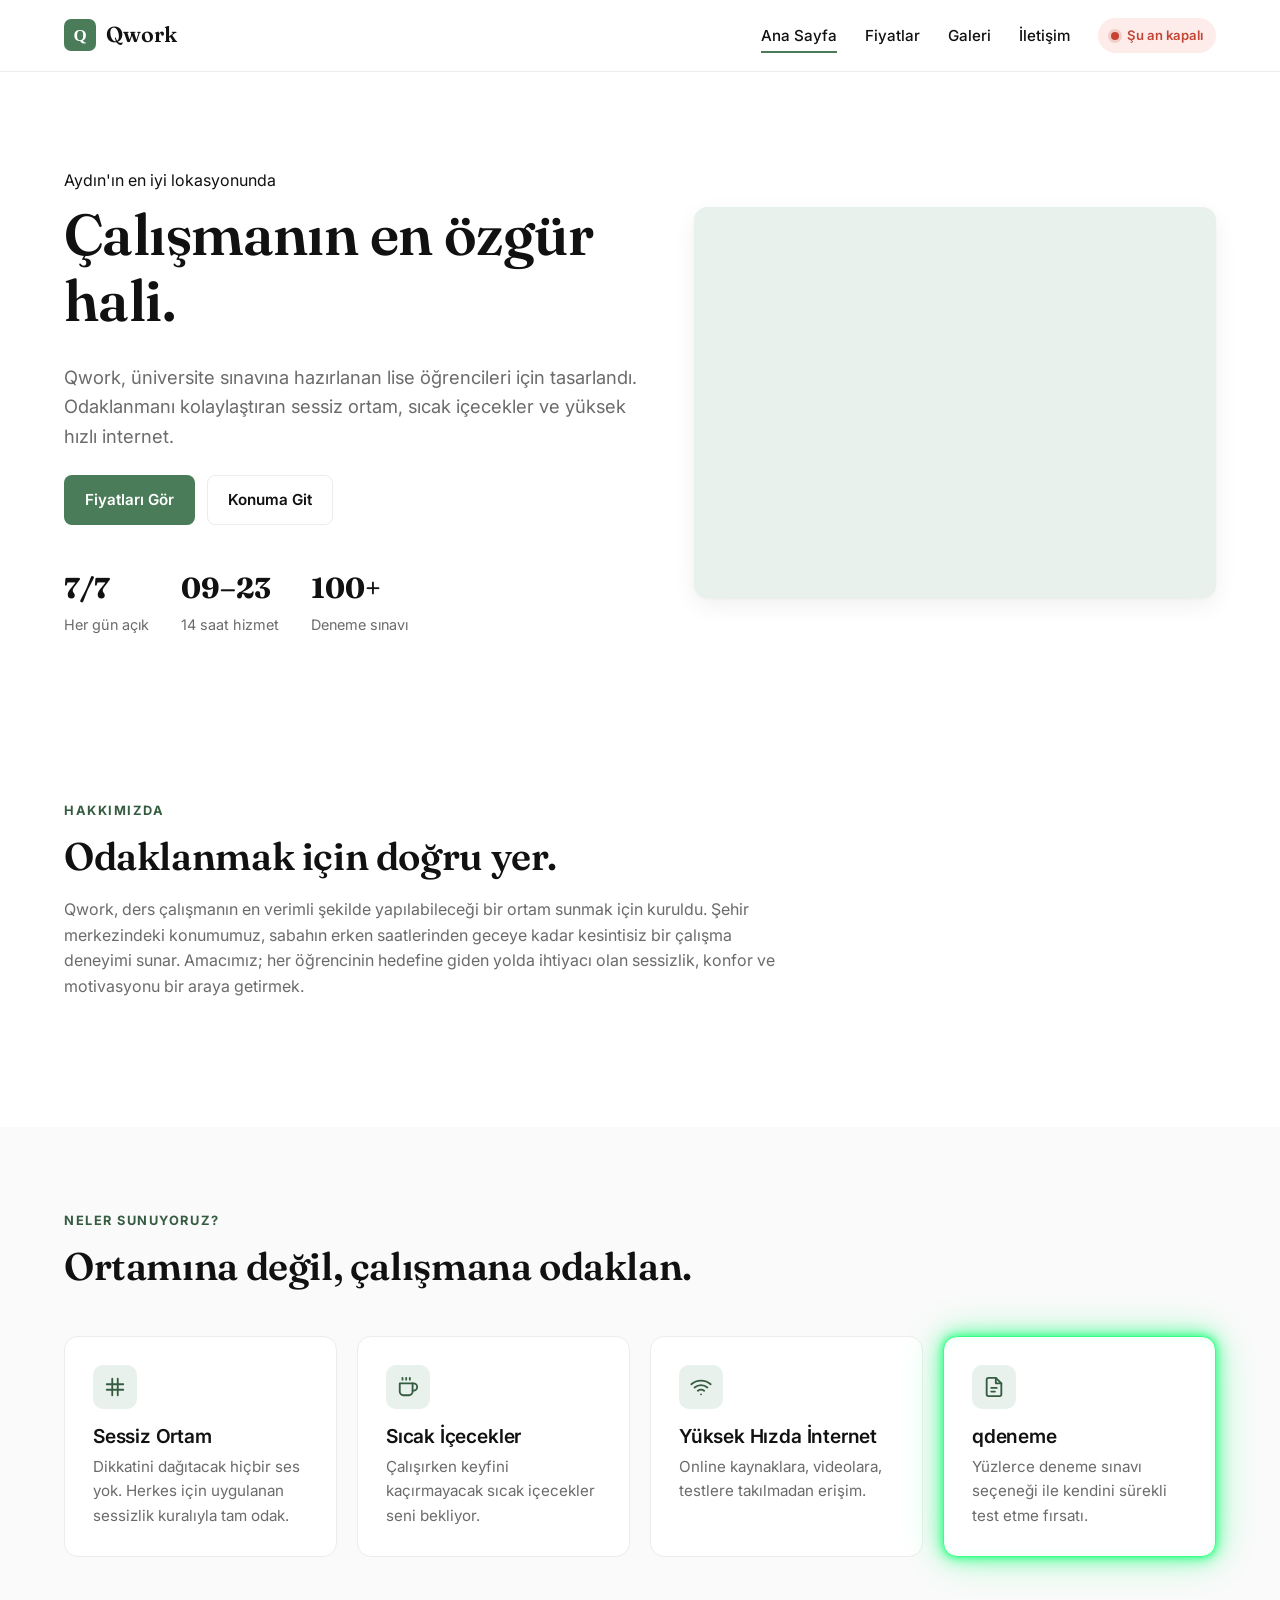
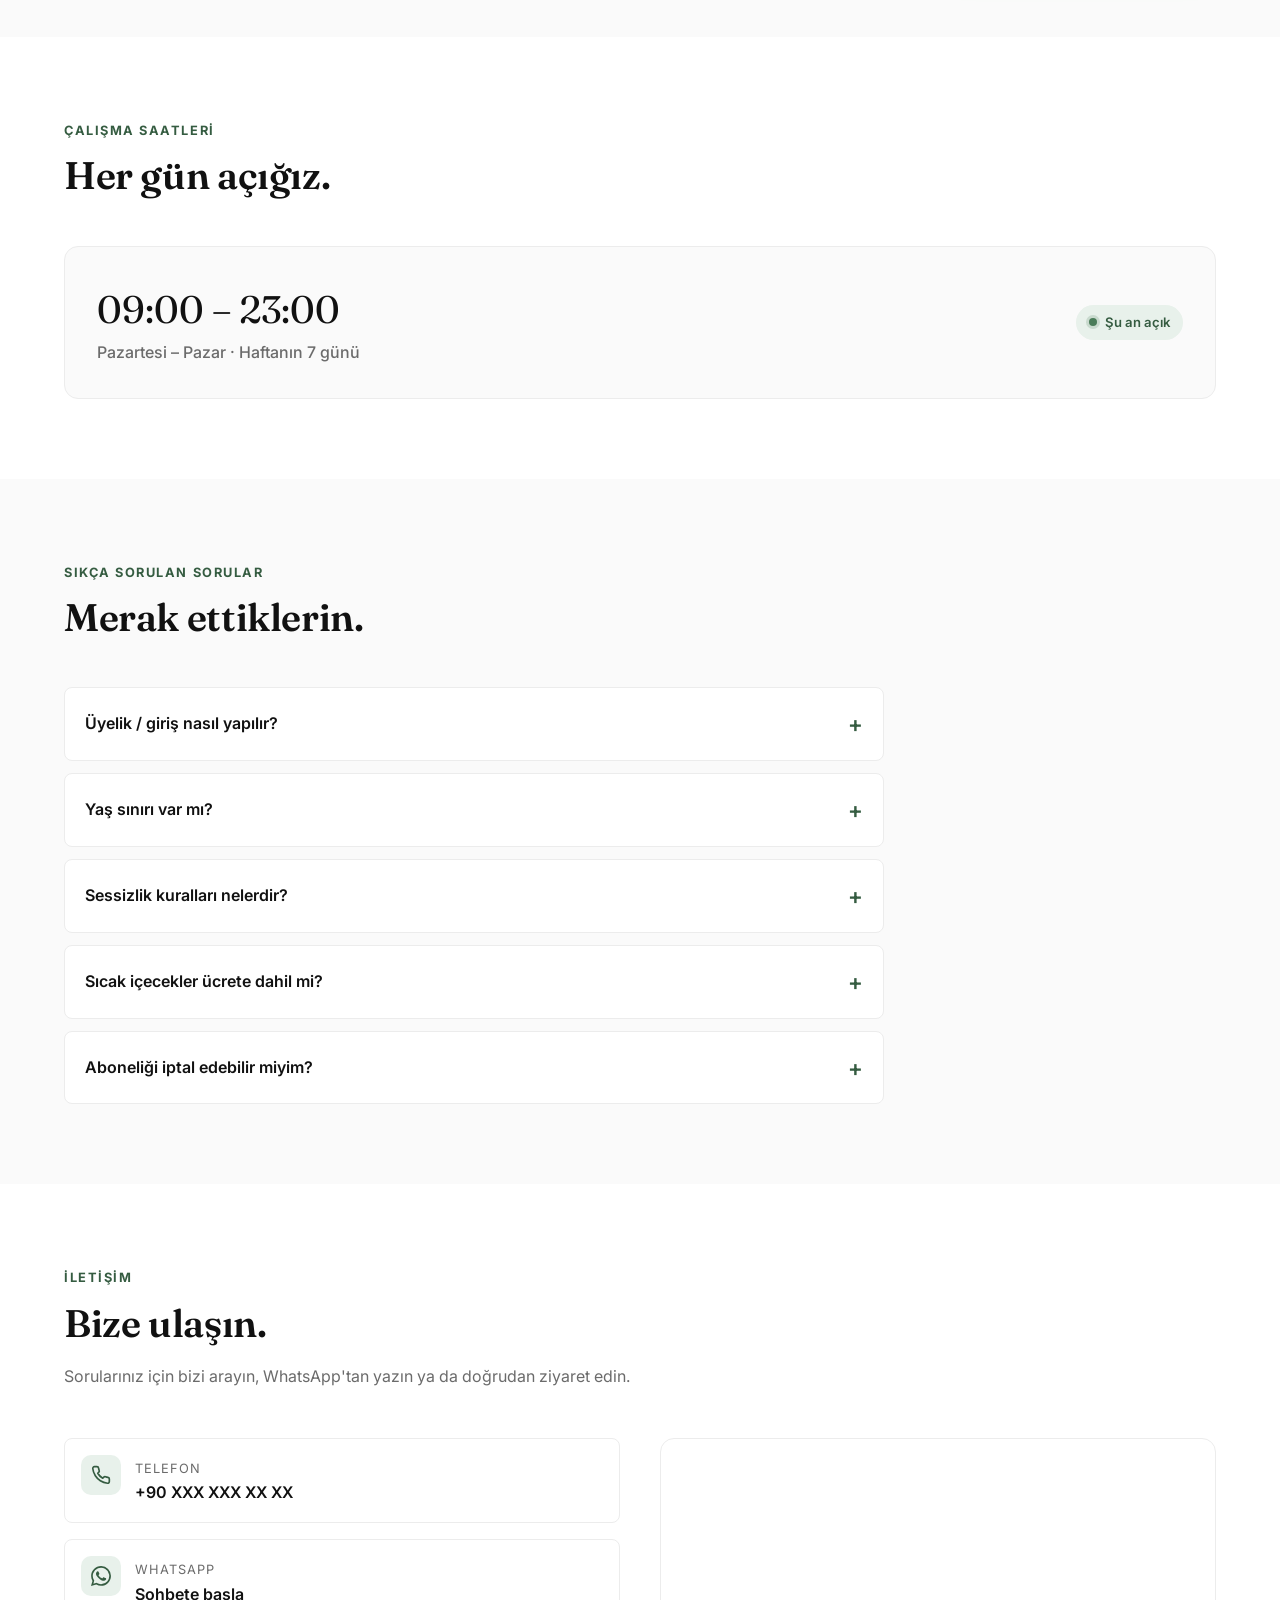
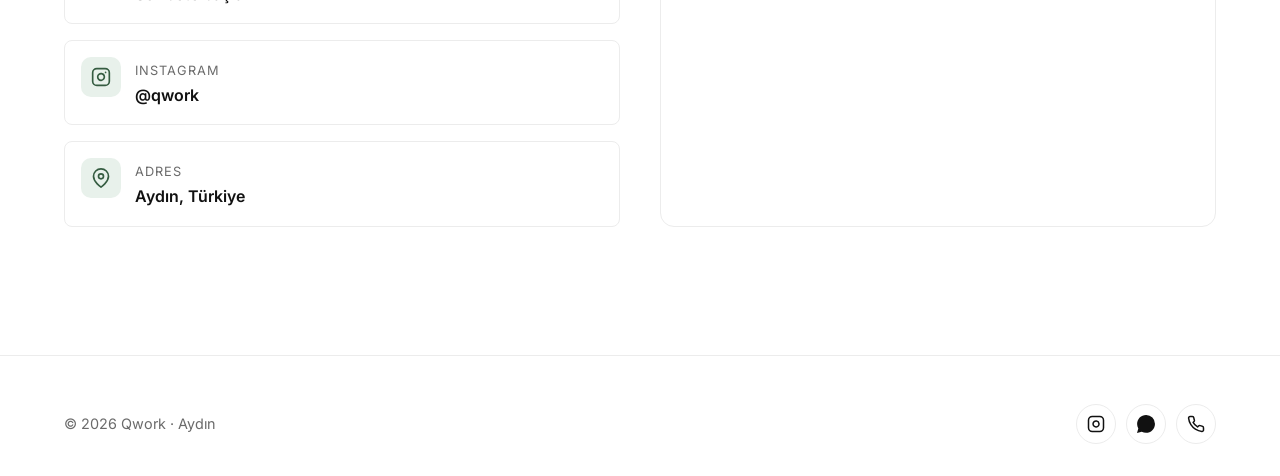
==== index.html @ ecf91735 "İlk sürüm: Qwork web sitesi" ====
<!doctype html>
<html lang="tr">
<head>
  <meta charset="utf-8" />
  <meta name="viewport" content="width=device-width,initial-scale=1" />
  <title>Qwork · Aydın'da Sessiz Ders Çalışma Kütüphanesi</title>
  <meta name="description" content="Qwork, Aydın'da üniversite sınavına hazırlanan lise öğrencilerine yönelik sessiz bir ders çalışma kütüphanesidir. Haftanın 7 günü 09:00–23:00 arası hizmet verir." />
  <meta name="theme-color" content="#4a7c59" />

  <meta property="og:type" content="website" />
  <meta property="og:title" content="Qwork · Aydın'da Sessiz Ders Çalışma Kütüphanesi" />
  <meta property="og:description" content="Sessiz ortam, sıcak içecekler, yüksek hızlı internet ve yüzlerce deneme sınavı." />
  <meta property="og:image" content="images/og-image.jpg" />
  <meta property="og:locale" content="tr_TR" />
  <meta name="twitter:card" content="summary_large_image" />

  <link rel="icon" type="image/svg+xml" href="images/logo.svg" />
  <link rel="preconnect" href="https://fonts.googleapis.com" />
  <link rel="preconnect" href="https://fonts.gstatic.com" crossorigin />
  <link href="https://fonts.googleapis.com/css2?family=Inter:wght@400;500;600;700&family=Fraunces:opsz,wght@9..144,500;9..144,600&display=swap" rel="stylesheet" />
  <link rel="stylesheet" href="css/style.css" />

  <script type="application/ld+json">
  {
    "@context": "https://schema.org",
    "@type": "LocalBusiness",
    "name": "Qwork",
    "description": "Üniversite sınavına hazırlanan lise öğrencilerine sessiz ders çalışma ortamı sunan kütüphane.",
    "image": "images/og-image.jpg",
    "address": {
      "@type": "PostalAddress",
      "addressLocality": "Aydın",
      "addressCountry": "TR"
    },
    "openingHoursSpecification": {
      "@type": "OpeningHoursSpecification",
      "dayOfWeek": ["Monday","Tuesday","Wednesday","Thursday","Friday","Saturday","Sunday"],
      "opens": "09:00",
      "closes": "23:00"
    },
    "telephone": "+90-XXX-XXX-XX-XX"
  }
  </script>
</head>
<body>

<header class="site-header">
  <div class="container nav">
    <a href="index.html" class="brand" aria-label="Qwork ana sayfa">
      <img src="images/logo.svg" alt="" />
      <span>Qwork</span>
    </a>
    <button class="menu-toggle" aria-label="Menü" aria-expanded="false">
      <span></span><span></span><span></span>
    </button>
    <ul class="nav-links">
      <li><a href="index.html" aria-current="page">Ana Sayfa</a></li>
      <li><a href="fiyatlar.html">Fiyatlar</a></li>
      <li><a href="galeri.html">Galeri</a></li>
      <li><a href="#iletisim">İletişim</a></li>
      <li>
        <span class="status-badge" data-status-badge aria-live="polite">
          <span class="dot"></span>
          <span class="label">Şu an açık</span>
        </span>
      </li>
    </ul>
  </div>
</header>

<main>

  <section class="hero">
    <div class="container hero-inner">
      <div>
        <span class="section-head eyebrow" style="margin:0">Aydın'ın en iyi lokasyonunda</span>
        <h1>Çalışmanın en özgür hali.</h1>
        <p class="lead">
          Qwork, üniversite sınavına hazırlanan lise öğrencileri için tasarlandı.
          Odaklanmanı kolaylaştıran sessiz ortam, sıcak içecekler ve yüksek hızlı internet.
        </p>
        <div class="hero-ctas">
          <a href="fiyatlar.html" class="btn btn-primary">Fiyatları Gör</a>
          <a href="#iletisim" class="btn btn-ghost">Konuma Git</a>
        </div>
        <div class="hero-stats">
          <div class="stat"><strong>7/7</strong><span>Her gün açık</span></div>
          <div class="stat"><strong>09–23</strong><span>14 saat hizmet</span></div>
          <div class="stat"><strong>100+</strong><span>Deneme sınavı</span></div>
        </div>
      </div>
      <div class="hero-media" role="img" aria-label="Qwork kütüphanesi çalışma alanı"></div>
    </div>
  </section>

  <section id="hakkimizda">
    <div class="container">
      <div class="section-head">
        <span class="eyebrow">Hakkımızda</span>
        <h2>Odaklanmak için doğru yer.</h2>
        <p>
          Qwork, ders çalışmanın en verimli şekilde yapılabileceği bir ortam sunmak için kuruldu.
          Şehir merkezindeki konumumuz, sabahın erken saatlerinden geceye kadar kesintisiz bir
          çalışma deneyimi sunar. Amacımız; her öğrencinin hedefine giden yolda ihtiyacı olan
          sessizlik, konfor ve motivasyonu bir araya getirmek.
        </p>
      </div>
    </div>
  </section>

  <section id="hizmetler" style="background:var(--surface)">
    <div class="container">
      <div class="section-head">
        <span class="eyebrow">Neler Sunuyoruz?</span>
        <h2>Ortamına değil, çalışmana odaklan.</h2>
      </div>
      <div class="grid-services">
        <article class="service-card">
          <div class="ico" aria-hidden="true">
            <svg width="22" height="22" viewBox="0 0 24 24" fill="none" stroke="currentColor" stroke-width="2" stroke-linecap="round" stroke-linejoin="round"><path d="M3 9h18M3 15h18M9 3v18M15 3v18"/></svg>
          </div>
          <h3>Sessiz Ortam</h3>
          <p>Dikkatini dağıtacak hiçbir ses yok. Herkes için uygulanan sessizlik kuralıyla tam odak.</p>
        </article>
        <article class="service-card">
          <div class="ico" aria-hidden="true">
            <svg width="22" height="22" viewBox="0 0 24 24" fill="none" stroke="currentColor" stroke-width="2" stroke-linecap="round" stroke-linejoin="round"><path d="M17 8h1a4 4 0 1 1 0 8h-1"/><path d="M3 8h14v9a4 4 0 0 1-4 4H7a4 4 0 0 1-4-4V8z"/><line x1="6" y1="2" x2="6" y2="4"/><line x1="10" y1="2" x2="10" y2="4"/><line x1="14" y1="2" x2="14" y2="4"/></svg>
          </div>
          <h3>Sıcak İçecekler</h3>
          <p>Çalışırken keyfini kaçırmayacak sıcak içecekler seni bekliyor.</p>
        </article>
        <article class="service-card">
          <div class="ico" aria-hidden="true">
            <svg width="22" height="22" viewBox="0 0 24 24" fill="none" stroke="currentColor" stroke-width="2" stroke-linecap="round" stroke-linejoin="round"><path d="M5 12.55a11 11 0 0 1 14 0"/><path d="M1.42 9a16 16 0 0 1 21.16 0"/><path d="M8.53 16.11a6 6 0 0 1 6.95 0"/><line x1="12" y1="20" x2="12.01" y2="20"/></svg>
          </div>
          <h3>Yüksek Hızda İnternet</h3>
          <p>Online kaynaklara, videolara, testlere takılmadan erişim.</p>
        </article>
        <article class="service-card neon">
          <div class="ico" aria-hidden="true">
            <svg width="22" height="22" viewBox="0 0 24 24" fill="none" stroke="currentColor" stroke-width="2" stroke-linecap="round" stroke-linejoin="round"><path d="M14 2H6a2 2 0 0 0-2 2v16a2 2 0 0 0 2 2h12a2 2 0 0 0 2-2V8z"/><polyline points="14 2 14 8 20 8"/><line x1="9" y1="13" x2="15" y2="13"/><line x1="9" y1="17" x2="13" y2="17"/></svg>
          </div>
          <h3>qdeneme</h3>
          <p>Yüzlerce deneme sınavı seçeneği ile kendini sürekli test etme fırsatı.</p>
        </article>
      </div>
    </div>
  </section>

  <section id="saatler">
    <div class="container">
      <div class="section-head">
        <span class="eyebrow">Çalışma Saatleri</span>
        <h2>Her gün açığız.</h2>
      </div>
      <div class="hours">
        <div>
          <div class="big-time">09:00 – 23:00</div>
          <div class="days">Pazartesi – Pazar · Haftanın 7 günü</div>
        </div>
        <span class="status-badge" data-status-badge aria-live="polite">
          <span class="dot"></span>
          <span class="label">Şu an açık</span>
        </span>
      </div>
    </div>
  </section>

  <section id="sss" style="background:var(--surface)">
    <div class="container">
      <div class="section-head">
        <span class="eyebrow">Sıkça Sorulan Sorular</span>
        <h2>Merak ettiklerin.</h2>
      </div>
      <div class="faq">
        <details>
          <summary>Üyelik / giriş nasıl yapılır?</summary>
          <p>Aylık abonelik veya günlük giriş seçeneklerimiz mevcut. Detaylı bilgi için iletişim kanallarımızdan bize ulaşabilirsin.</p>
        </details>
        <details>
          <summary>Yaş sınırı var mı?</summary>
          <p>Qwork öncelikli olarak üniversite sınavına hazırlanan lise öğrencileri için tasarlanmıştır; herkesi çalışmaya davet ediyoruz.</p>
        </details>
        <details>
          <summary>Sessizlik kuralları nelerdir?</summary>
          <p>Qwork'te telefon görüşmesi, yüksek sesle konuşma ve gürültülü aktiviteler yapılmaz. Amacımız herkes için kesintisiz bir çalışma deneyimi sunmak.</p>
        </details>
        <details>
          <summary>Sıcak içecekler ücrete dahil mi?</summary>
          <p>Evet, her gün 1 adet sıcak içecek üyelik kapsamında sunulmaktadır.</p>
        </details>
        <details>
          <summary>Aboneliği iptal edebilir miyim?</summary>
          <p>Aylık abonelik dönem sonunda otomatik olarak sona erer; dilediğin zaman yenilememeyi tercih edebilirsin.</p>
        </details>
      </div>
    </div>
  </section>

  <section id="iletisim">
    <div class="container">
      <div class="section-head">
        <span class="eyebrow">İletişim</span>
        <h2>Bize ulaşın.</h2>
        <p>Sorularınız için bizi arayın, WhatsApp'tan yazın ya da doğrudan ziyaret edin.</p>
      </div>
      <div class="contact-grid">
        <div class="contact-info">
          <a class="contact-row" href="tel:+90XXXXXXXXXX">
            <span class="ico" aria-hidden="true"><svg width="20" height="20" viewBox="0 0 24 24" fill="none" stroke="currentColor" stroke-width="2" stroke-linecap="round" stroke-linejoin="round"><path d="M22 16.92v3a2 2 0 0 1-2.18 2 19.79 19.79 0 0 1-8.63-3.07 19.5 19.5 0 0 1-6-6 19.79 19.79 0 0 1-3.07-8.67A2 2 0 0 1 4.11 2h3a2 2 0 0 1 2 1.72 12.84 12.84 0 0 0 .7 2.81 2 2 0 0 1-.45 2.11L8.09 9.91a16 16 0 0 0 6 6l1.27-1.27a2 2 0 0 1 2.11-.45 12.84 12.84 0 0 0 2.81.7A2 2 0 0 1 22 16.92z"/></svg></span>
            <span>
              <span class="label">Telefon</span><br />
              <span class="value">+90 XXX XXX XX XX</span>
            </span>
          </a>
          <a class="contact-row" href="https://wa.me/90XXXXXXXXXX" target="_blank" rel="noopener">
            <span class="ico" aria-hidden="true"><svg width="20" height="20" viewBox="0 0 24 24" fill="currentColor"><path d="M20.52 3.48A11.77 11.77 0 0 0 12.05 0C5.49 0 .15 5.34.15 11.9c0 2.1.55 4.15 1.6 5.96L0 24l6.32-1.66a11.88 11.88 0 0 0 5.72 1.46h.01c6.56 0 11.9-5.34 11.9-11.9a11.82 11.82 0 0 0-3.43-8.42zM12.05 21.8h-.01a9.88 9.88 0 0 1-5.04-1.38l-.36-.21-3.75.98 1-3.66-.24-.38a9.86 9.86 0 1 1 8.4 4.65zm5.42-7.4c-.3-.15-1.76-.87-2.03-.97-.27-.1-.47-.15-.67.15s-.77.97-.94 1.17-.35.22-.65.07a8.12 8.12 0 0 1-4.03-3.52c-.3-.52.3-.48.87-1.6.1-.2.05-.37-.02-.52s-.67-1.62-.92-2.22c-.24-.58-.49-.5-.67-.51l-.57-.01c-.2 0-.52.07-.8.37s-1.05 1.03-1.05 2.51 1.08 2.91 1.22 3.11c.15.2 2.12 3.23 5.13 4.53.72.31 1.28.5 1.72.64.72.23 1.38.2 1.9.12.58-.09 1.76-.72 2-1.41.25-.7.25-1.29.18-1.42-.07-.13-.27-.2-.57-.35z"/></svg></span>
            <span>
              <span class="label">WhatsApp</span><br />
              <span class="value">Sohbete başla</span>
            </span>
          </a>
          <a class="contact-row" href="https://instagram.com/qwork" target="_blank" rel="noopener">
            <span class="ico" aria-hidden="true"><svg width="20" height="20" viewBox="0 0 24 24" fill="none" stroke="currentColor" stroke-width="2" stroke-linecap="round" stroke-linejoin="round"><rect x="2" y="2" width="20" height="20" rx="5"/><path d="M16 11.37A4 4 0 1 1 12.63 8 4 4 0 0 1 16 11.37z"/><line x1="17.5" y1="6.5" x2="17.5" y2="6.5"/></svg></span>
            <span>
              <span class="label">Instagram</span><br />
              <span class="value">@qwork</span>
            </span>
          </a>
          <div class="contact-row">
            <span class="ico" aria-hidden="true"><svg width="20" height="20" viewBox="0 0 24 24" fill="none" stroke="currentColor" stroke-width="2" stroke-linecap="round" stroke-linejoin="round"><path d="M21 10c0 7-9 13-9 13s-9-6-9-13a9 9 0 0 1 18 0z"/><circle cx="12" cy="10" r="3"/></svg></span>
            <span>
              <span class="label">Adres</span><br />
              <span class="value">Aydın, Türkiye</span>
            </span>
          </div>
        </div>
        <div class="map-wrap">
          <iframe
            title="Qwork konum haritası"
            src="https://www.google.com/maps?q=Ayd%C4%B1n&output=embed"
            loading="lazy"
            referrerpolicy="no-referrer-when-downgrade"
            allowfullscreen></iframe>
        </div>
      </div>
    </div>
  </section>

</main>

<footer class="site-footer">
  <div class="container footer-grid">
    <div>© <span id="year"></span> Qwork · Aydın</div>
    <div class="socials">
      <a href="https://instagram.com/qwork" aria-label="Instagram" target="_blank" rel="noopener">
        <svg width="18" height="18" viewBox="0 0 24 24" fill="none" stroke="currentColor" stroke-width="2" stroke-linecap="round" stroke-linejoin="round"><rect x="2" y="2" width="20" height="20" rx="5"/><path d="M16 11.37A4 4 0 1 1 12.63 8 4 4 0 0 1 16 11.37z"/></svg>
      </a>
      <a href="https://wa.me/90XXXXXXXXXX" aria-label="WhatsApp" target="_blank" rel="noopener">
        <svg width="18" height="18" viewBox="0 0 24 24" fill="currentColor"><path d="M20.52 3.48A11.77 11.77 0 0 0 12.05 0C5.49 0 .15 5.34.15 11.9c0 2.1.55 4.15 1.6 5.96L0 24l6.32-1.66a11.88 11.88 0 0 0 5.72 1.46c6.56 0 11.9-5.34 11.9-11.9a11.82 11.82 0 0 0-3.43-8.42z"/></svg>
      </a>
      <a href="tel:+90XXXXXXXXXX" aria-label="Telefon">
        <svg width="18" height="18" viewBox="0 0 24 24" fill="none" stroke="currentColor" stroke-width="2" stroke-linecap="round" stroke-linejoin="round"><path d="M22 16.92v3a2 2 0 0 1-2.18 2 19.79 19.79 0 0 1-8.63-3.07 19.5 19.5 0 0 1-6-6 19.79 19.79 0 0 1-3.07-8.67A2 2 0 0 1 4.11 2h3a2 2 0 0 1 2 1.72 12.84 12.84 0 0 0 .7 2.81 2 2 0 0 1-.45 2.11L8.09 9.91a16 16 0 0 0 6 6l1.27-1.27a2 2 0 0 1 2.11-.45 12.84 12.84 0 0 0 2.81.7A2 2 0 0 1 22 16.92z"/></svg>
      </a>
    </div>
  </div>
</footer>

<script>document.getElementById("year").textContent = new Date().getFullYear();</script>
<script src="js/main.js"></script>
</body>
</html>
---- css/style.css ----
:root {
  --bg: #ffffff;
  --surface: #fafafa;
  --text: #111111;
  --muted: #6b6b6b;
  --accent: #4a7c59;
  --accent-dark: #355c41;
  --accent-soft: #e8f1eb;
  --border: #ececec;
  --danger: #c44536;
  --radius: 14px;
  --radius-sm: 8px;
  --shadow: 0 1px 3px rgba(0,0,0,.04), 0 8px 24px rgba(0,0,0,.06);
  --max: 1200px;
  --nav-h: 72px;
  --font-body: "Inter", system-ui, -apple-system, Segoe UI, Roboto, sans-serif;
  --font-head: "Fraunces", Georgia, serif;
}

* { box-sizing: border-box; }

html { scroll-behavior: smooth; scroll-padding-top: var(--nav-h); }

body {
  margin: 0;
  font-family: var(--font-body);
  color: var(--text);
  background: var(--bg);
  line-height: 1.6;
  -webkit-font-smoothing: antialiased;
}

img { max-width: 100%; display: block; }

a { color: var(--accent-dark); text-decoration: none; }
a:hover { text-decoration: underline; }

h1, h2, h3 { font-family: var(--font-head); font-weight: 600; line-height: 1.15; margin: 0 0 .5em; letter-spacing: -.01em; }
h1 { font-size: clamp(2.2rem, 5vw, 3.6rem); }
h2 { font-size: clamp(1.6rem, 3.5vw, 2.4rem); }
h3 { font-size: 1.2rem; font-family: var(--font-body); font-weight: 600; }

p { margin: 0 0 1em; color: var(--muted); }
.container { max-width: var(--max); margin: 0 auto; padding: 0 24px; }

/* ---------- Header / Nav ---------- */
.site-header {
  position: sticky; top: 0; z-index: 50;
  background: rgba(255,255,255,.9);
  backdrop-filter: saturate(180%) blur(8px);
  border-bottom: 1px solid var(--border);
  height: var(--nav-h);
  display: flex; align-items: center;
}
.nav {
  width: 100%;
  display: flex; align-items: center; justify-content: space-between;
  gap: 16px;
}
.brand {
  display: flex; align-items: center; gap: 10px;
  font-family: var(--font-head);
  font-size: 1.35rem; font-weight: 600;
  color: var(--text);
}
.brand img { width: 32px; height: 32px; }
.brand:hover { text-decoration: none; }

.nav-links {
  list-style: none; margin: 0; padding: 0;
  display: flex; gap: 28px; align-items: center;
}
.nav-links a {
  color: var(--text); font-weight: 500; font-size: .95rem;
  padding: 8px 0; position: relative;
}
.nav-links a:hover { color: var(--accent-dark); text-decoration: none; }
.nav-links a[aria-current="page"]::after {
  content: ""; position: absolute; left: 0; right: 0; bottom: 0;
  height: 2px; background: var(--accent);
}

.status-badge {
  display: inline-flex; align-items: center; gap: 8px;
  padding: 6px 12px; border-radius: 999px;
  font-size: .82rem; font-weight: 600;
  background: var(--accent-soft); color: var(--accent-dark);
  border: 1px solid transparent;
}
.status-badge .dot { width: 8px; height: 8px; border-radius: 50%; background: var(--accent); box-shadow: 0 0 0 3px rgba(74,124,89,.2); }
.status-badge.closed { background: #fdecea; color: var(--danger); }
.status-badge.closed .dot { background: var(--danger); box-shadow: 0 0 0 3px rgba(196,69,54,.18); }

.menu-toggle {
  display: none;
  background: none; border: 1px solid var(--border);
  padding: 8px 10px; border-radius: var(--radius-sm);
  cursor: pointer;
}
.menu-toggle span { display: block; width: 20px; height: 2px; background: var(--text); margin: 4px 0; transition: transform .2s; }

/* ---------- Buttons ---------- */
.btn {
  display: inline-flex; align-items: center; gap: 8px;
  padding: 12px 20px; border-radius: var(--radius-sm);
  font-weight: 600; font-size: .95rem;
  border: 1px solid transparent;
  cursor: pointer; transition: transform .1s, background .15s, border-color .15s;
}
.btn:hover { text-decoration: none; transform: translateY(-1px); }
.btn-primary { background: var(--accent); color: #fff; }
.btn-primary:hover { background: var(--accent-dark); color: #fff; }
.btn-ghost { background: transparent; color: var(--text); border-color: var(--border); }
.btn-ghost:hover { border-color: var(--text); }

/* ---------- Sections ---------- */
section { padding: 80px 0; }
.section-head { max-width: 720px; margin-bottom: 48px; }
.section-head .eyebrow {
  display: inline-block; color: var(--accent-dark); font-size: .8rem;
  letter-spacing: .12em; text-transform: uppercase; font-weight: 700;
  margin-bottom: 12px;
}

/* ---------- Hero ---------- */
.hero { padding: 96px 0 80px; }
.hero-inner { display: grid; grid-template-columns: 1.1fr 1fr; gap: 56px; align-items: center; }
.hero h1 { margin-top: 8px; }
.hero p.lead { font-size: 1.15rem; color: var(--muted); max-width: 50ch; }
.hero-ctas { display: flex; gap: 12px; flex-wrap: wrap; margin-top: 24px; }
.hero-media {
  aspect-ratio: 4/3; border-radius: var(--radius);
  background: var(--accent-soft) url("../images/hero.jpg") center/cover no-repeat;
  box-shadow: var(--shadow);
}

.hero-stats { display: flex; gap: 32px; margin-top: 40px; flex-wrap: wrap; }
.hero-stats .stat strong { display: block; font-family: var(--font-head); font-size: 1.8rem; color: var(--text); }
.hero-stats .stat span { color: var(--muted); font-size: .9rem; }

/* ---------- Services grid ---------- */
.grid-services { display: grid; grid-template-columns: repeat(4, 1fr); gap: 20px; }
.service-card {
  padding: 28px; border: 1px solid var(--border); border-radius: var(--radius);
  background: var(--bg); transition: border-color .2s, transform .2s;
}
.service-card:hover { border-color: var(--accent); transform: translateY(-2px); }

.service-card.neon {
  border-color: #39ff8a;
  box-shadow:
    0 0 6px #39ff8a,
    0 0 18px #39ff8a,
    0 0 40px rgba(57,255,138,.45),
    inset 0 0 12px rgba(57,255,138,.08);
  animation: neon-pulse 2.4s ease-in-out infinite;
}
.service-card.neon:hover {
  border-color: #39ff8a;
  box-shadow:
    0 0 10px #39ff8a,
    0 0 30px #39ff8a,
    0 0 60px rgba(57,255,138,.55),
    inset 0 0 18px rgba(57,255,138,.12);
  transform: translateY(-2px);
}
@keyframes neon-pulse {
  0%, 100% { box-shadow: 0 0 6px #39ff8a, 0 0 18px #39ff8a, 0 0 40px rgba(57,255,138,.45), inset 0 0 12px rgba(57,255,138,.08); }
  50%       { box-shadow: 0 0 10px #39ff8a, 0 0 28px #39ff8a, 0 0 55px rgba(57,255,138,.6),  inset 0 0 18px rgba(57,255,138,.14); }
}
.service-card .ico {
  width: 44px; height: 44px; border-radius: 10px;
  background: var(--accent-soft); color: var(--accent-dark);
  display: grid; place-items: center; margin-bottom: 16px;
}
.service-card h3 { margin-bottom: 8px; }
.service-card p { margin: 0; font-size: .95rem; }

/* ---------- Hours ---------- */
.hours {
  background: var(--surface); border: 1px solid var(--border);
  border-radius: var(--radius); padding: 32px;
  display: grid; grid-template-columns: 1fr auto; gap: 20px; align-items: center;
}
.hours .big-time { font-family: var(--font-head); font-size: 2.4rem; color: var(--text); }
.hours .days { color: var(--muted); font-weight: 500; }

/* ---------- FAQ ---------- */
.faq { display: grid; gap: 12px; max-width: 820px; }
.faq details {
  border: 1px solid var(--border); border-radius: var(--radius-sm);
  padding: 18px 20px; background: var(--bg);
}
.faq details[open] { border-color: var(--accent); background: var(--accent-soft); }
.faq summary {
  cursor: pointer; font-weight: 600; list-style: none;
  display: flex; justify-content: space-between; align-items: center; gap: 16px;
}
.faq summary::-webkit-details-marker { display: none; }
.faq summary::after { content: "+"; font-size: 1.4rem; color: var(--accent-dark); transition: transform .2s; }
.faq details[open] summary::after { content: "−"; }
.faq details p { margin: 12px 0 0; }

/* ---------- Contact ---------- */
.contact-grid { display: grid; grid-template-columns: 1fr 1fr; gap: 40px; align-items: stretch; }
.contact-info { display: grid; gap: 16px; align-content: start; }
.contact-row {
  display: flex; gap: 14px; align-items: flex-start;
  padding: 16px; border: 1px solid var(--border); border-radius: var(--radius-sm);
}
.contact-row .ico {
  width: 40px; height: 40px; flex-shrink: 0;
  border-radius: 10px; background: var(--accent-soft); color: var(--accent-dark);
  display: grid; place-items: center;
}
.contact-row .label { font-size: .8rem; color: var(--muted); text-transform: uppercase; letter-spacing: .08em; }
.contact-row .value { font-weight: 600; color: var(--text); }
.map-wrap { border-radius: var(--radius); overflow: hidden; border: 1px solid var(--border); min-height: 360px; }
.map-wrap iframe { width: 100%; height: 100%; min-height: 360px; border: 0; }

/* ---------- Pricing ---------- */
.pricing { display: grid; grid-template-columns: repeat(auto-fit, minmax(280px, 1fr)); gap: 24px; max-width: 960px; margin: 0 auto; }
.plan {
  background: var(--bg); border: 1px solid var(--border); border-radius: var(--radius);
  padding: 36px 28px; display: flex; flex-direction: column;
  transition: transform .15s, border-color .15s;
}
.plan:hover { transform: translateY(-3px); border-color: var(--accent); }
.plan.featured { border-color: var(--accent); background: var(--accent-soft); position: relative; }
.plan.featured::before {
  content: "En Popüler"; position: absolute; top: -12px; left: 28px;
  background: var(--accent); color: #fff; font-size: .75rem; font-weight: 700;
  letter-spacing: .08em; padding: 4px 12px; border-radius: 999px;
}
.plan h3 { font-family: var(--font-head); font-size: 1.5rem; font-weight: 600; margin-bottom: 6px; }
.plan .tagline { color: var(--muted); font-size: .95rem; margin-bottom: 20px; }
.plan .price { font-family: var(--font-head); font-size: 2.8rem; color: var(--text); line-height: 1; }
.plan .price .period { font-size: 1rem; color: var(--muted); font-family: var(--font-body); }
.plan ul { list-style: none; padding: 0; margin: 24px 0; display: grid; gap: 10px; }
.plan ul li { padding-left: 26px; position: relative; color: var(--text); font-size: .95rem; }
.plan ul li::before {
  content: ""; position: absolute; left: 0; top: 8px;
  width: 14px; height: 8px; border-left: 2px solid var(--accent);
  border-bottom: 2px solid var(--accent); transform: rotate(-45deg);
}
.plan .btn { margin-top: auto; justify-content: center; }

/* ---------- Gallery ---------- */
.gallery-grid {
  display: grid; gap: 14px;
  grid-template-columns: repeat(auto-fill, minmax(240px, 1fr));
}
.gallery-grid figure {
  margin: 0; border-radius: var(--radius-sm); overflow: hidden;
  aspect-ratio: 4/3; cursor: zoom-in; position: relative;
  background: var(--surface);
}
.gallery-grid img {
  width: 100%; height: 100%; object-fit: cover;
  transition: transform .4s ease;
}
.gallery-grid figure:hover img { transform: scale(1.04); }

/* Lightbox */
.lightbox {
  position: fixed; inset: 0; background: rgba(0,0,0,.88);
  display: none; align-items: center; justify-content: center;
  z-index: 100; padding: 24px;
}
.lightbox.open { display: flex; }
.lightbox img { max-width: 100%; max-height: 90vh; border-radius: 6px; }
.lightbox button {
  position: absolute; top: 20px; right: 20px;
  background: rgba(255,255,255,.1); color: #fff; border: none;
  width: 44px; height: 44px; border-radius: 50%;
  font-size: 1.6rem; cursor: pointer;
}
.lightbox button:hover { background: rgba(255,255,255,.2); }

/* ---------- Footer ---------- */
.site-footer {
  border-top: 1px solid var(--border);
  padding: 48px 0 32px; margin-top: 48px;
  color: var(--muted); font-size: .9rem;
}
.footer-grid { display: flex; justify-content: space-between; gap: 24px; flex-wrap: wrap; align-items: center; }
.socials { display: flex; gap: 10px; }
.socials a {
  width: 40px; height: 40px; border-radius: 50%;
  border: 1px solid var(--border);
  display: grid; place-items: center; color: var(--text);
}
.socials a:hover { border-color: var(--accent); color: var(--accent-dark); text-decoration: none; }

/* ---------- Responsive ---------- */
@media (max-width: 960px) {
  .hero-inner { grid-template-columns: 1fr; }
  .hero-media { order: -1; aspect-ratio: 16/10; }
  .grid-services { grid-template-columns: repeat(2, 1fr); }
  .contact-grid { grid-template-columns: 1fr; }
  .hours { grid-template-columns: 1fr; text-align: left; }
}

@media (max-width: 720px) {
  section { padding: 60px 0; }
  .hero { padding: 48px 0 56px; }
  .menu-toggle { display: block; }
  .nav-links {
    position: absolute; top: var(--nav-h); left: 0; right: 0;
    flex-direction: column; gap: 0;
    background: var(--bg); border-bottom: 1px solid var(--border);
    padding: 8px 24px 16px;
    display: none;
  }
  .nav-links.open { display: flex; }
  .nav-links li { width: 100%; border-bottom: 1px solid var(--border); }
  .nav-links li:last-child { border-bottom: none; }
  .nav-links a { display: block; padding: 14px 0; width: 100%; }
  .grid-services { grid-template-columns: 1fr; }
}

@media (prefers-reduced-motion: reduce) {
  * { animation: none !important; transition: none !important; }
  html { scroll-behavior: auto; }
}
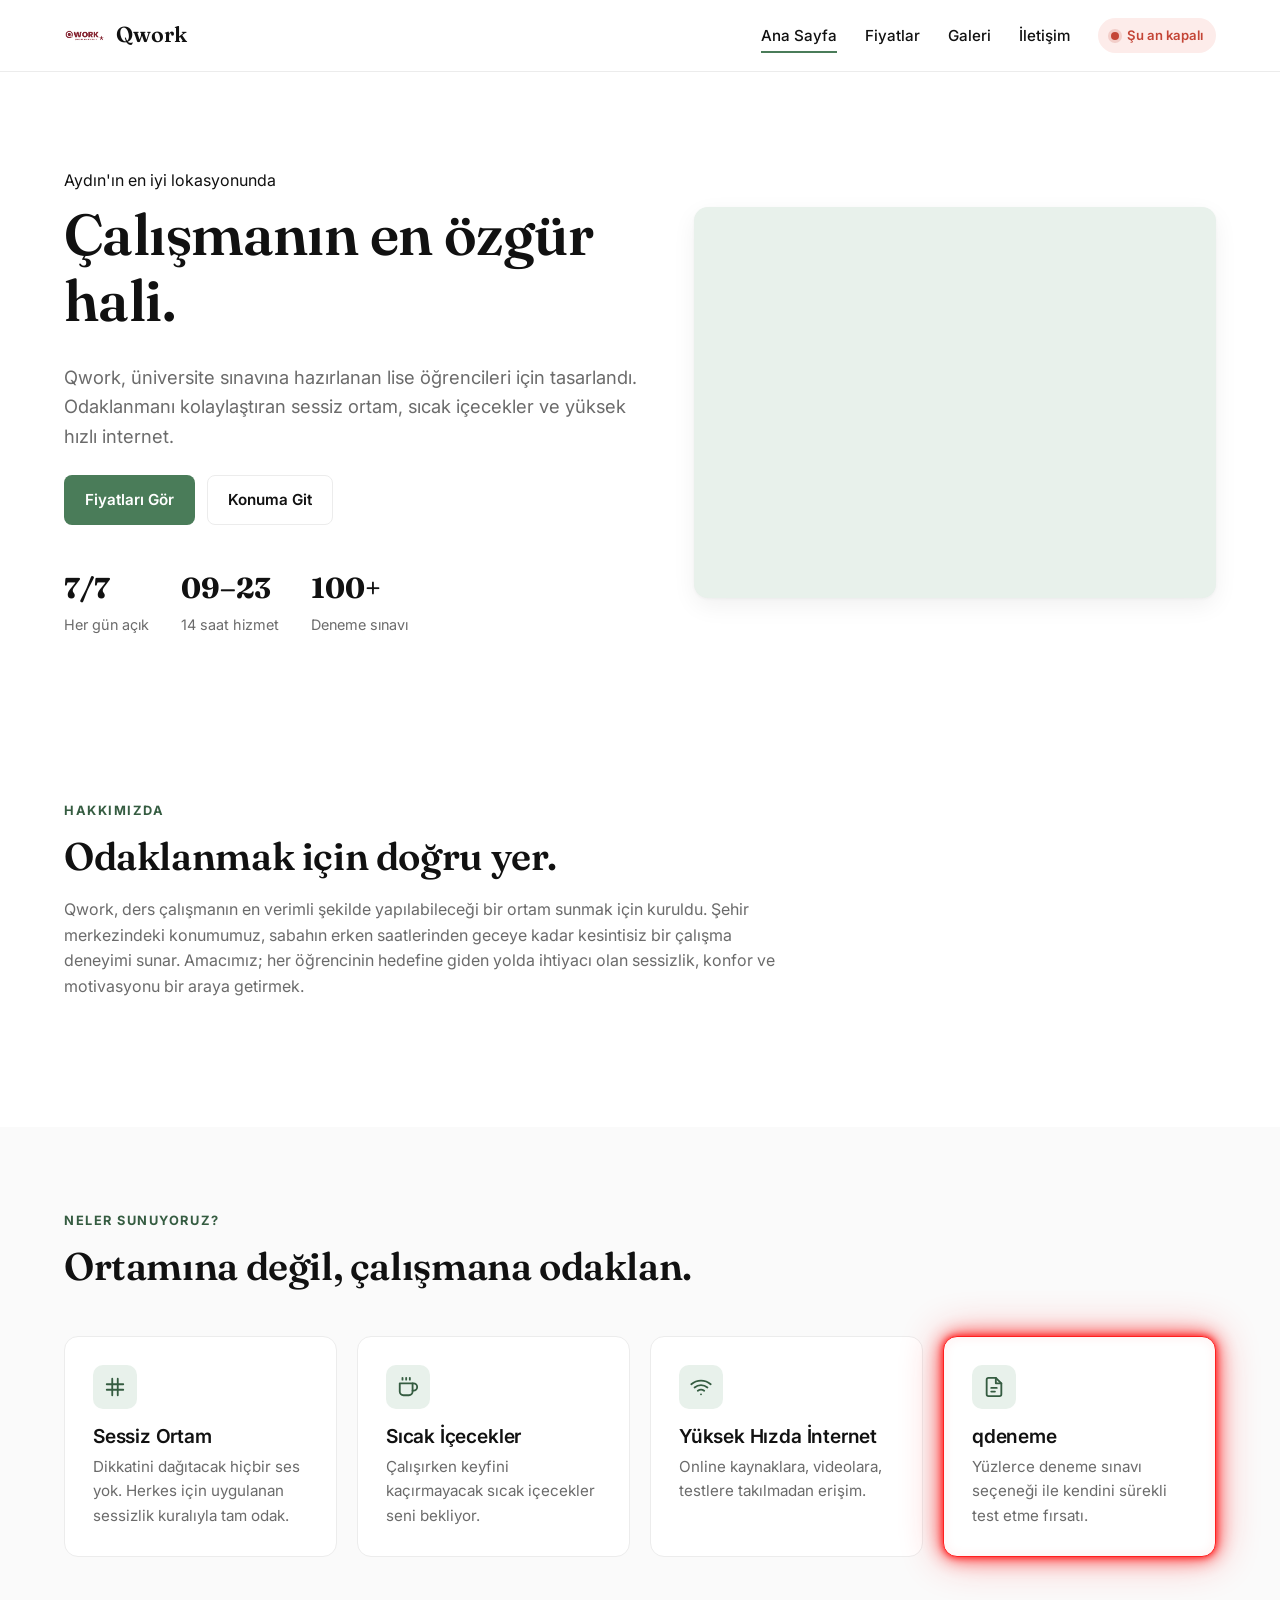
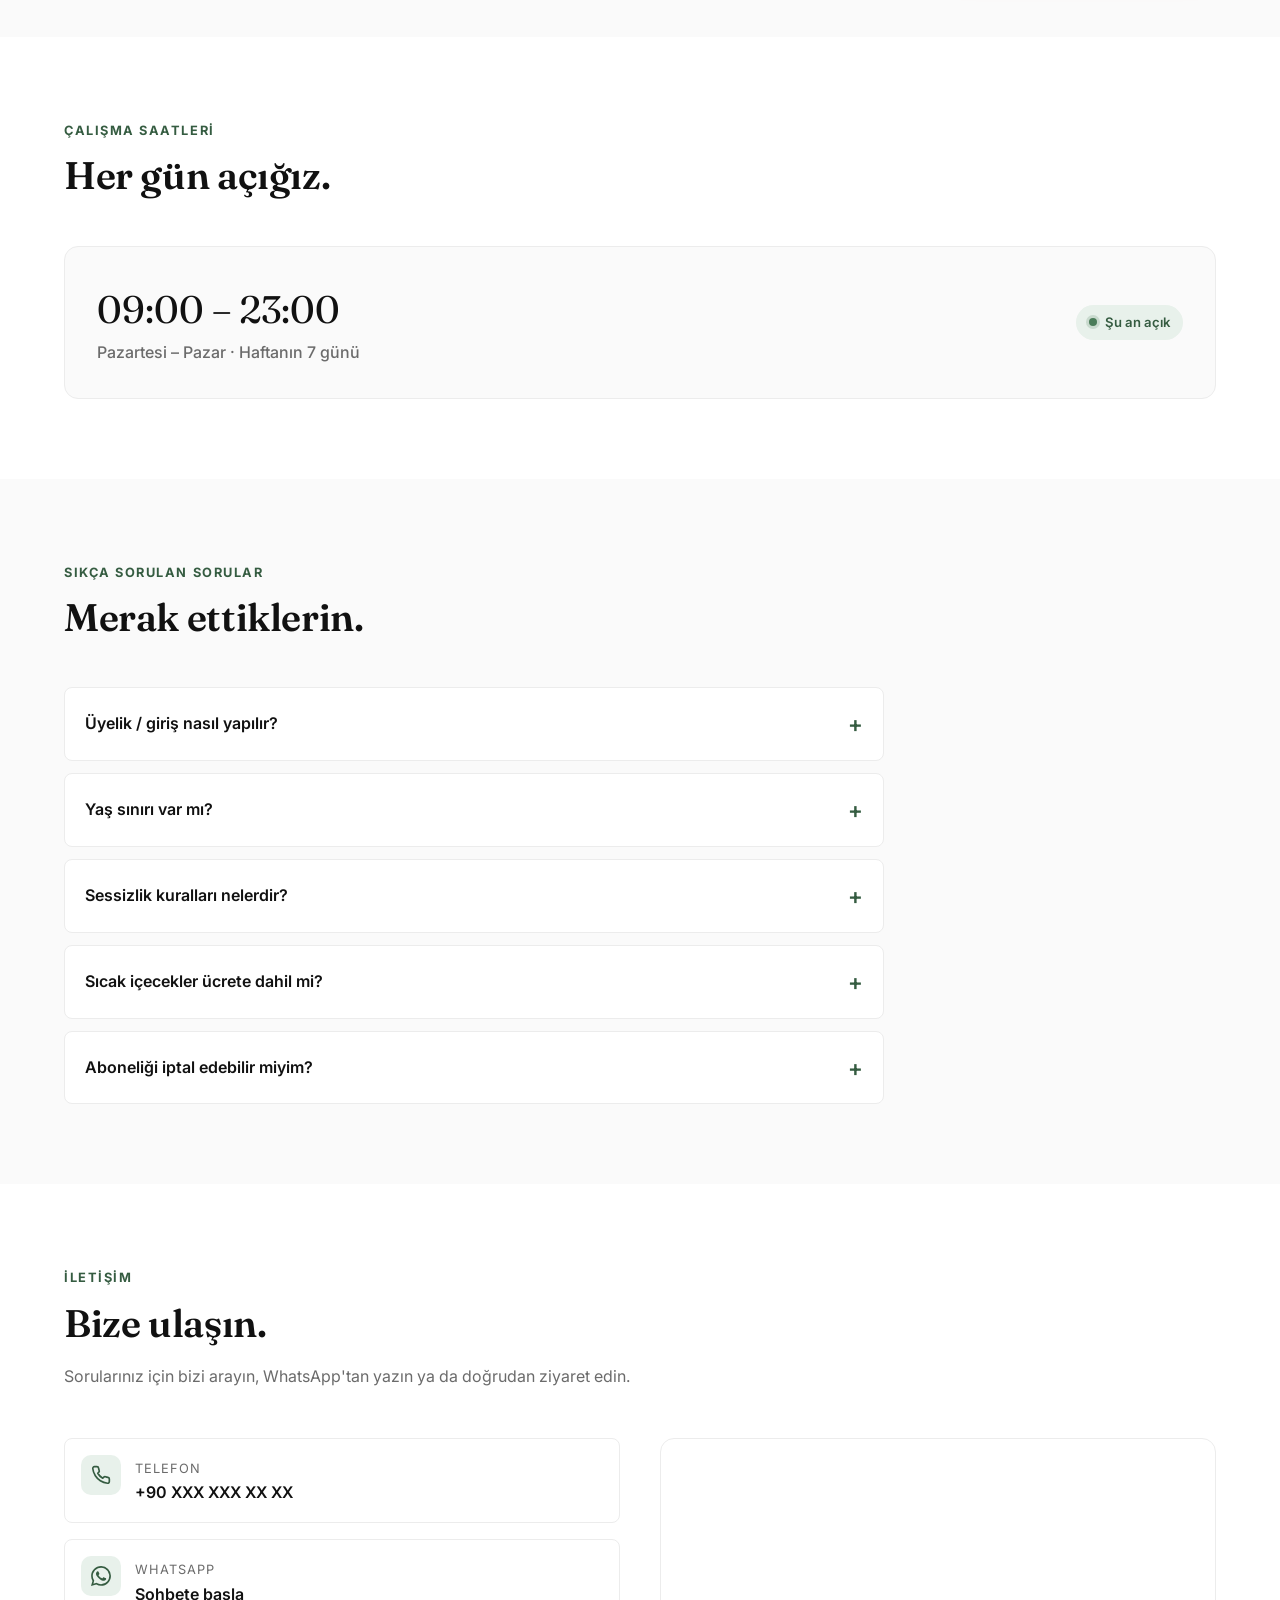
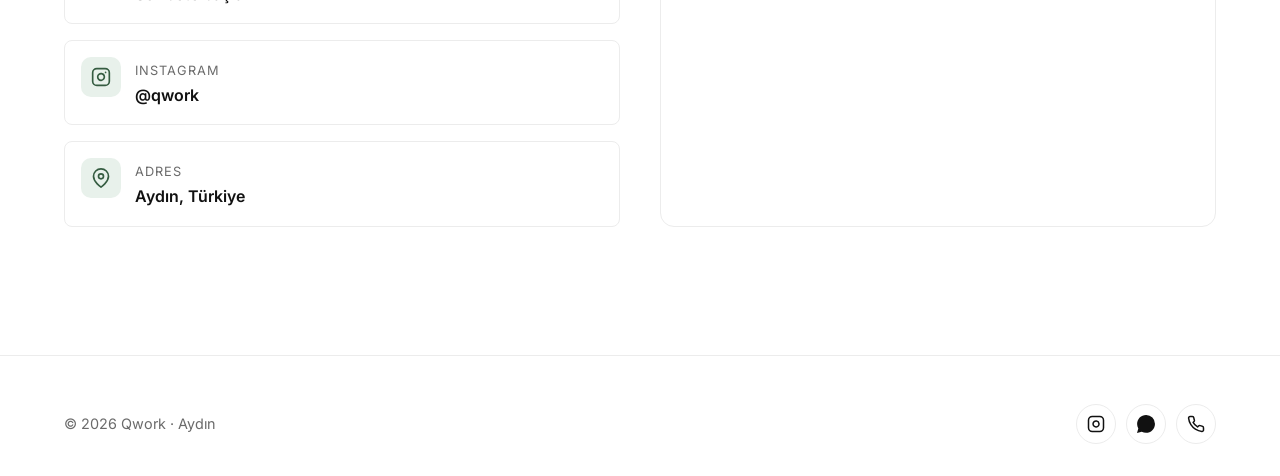
==== commit 3164ea7c: "Gerçek logo eklendi (PNG)" ====
--- a/index.html
+++ b/index.html
@@ -14,7 +14,7 @@
   <meta property="og:locale" content="tr_TR" />
   <meta name="twitter:card" content="summary_large_image" />
 
-  <link rel="icon" type="image/svg+xml" href="images/logo.svg" />
+  <link rel="icon" type="image/svg+xml" href="images/logo.png" />
   <link rel="preconnect" href="https://fonts.googleapis.com" />
   <link rel="preconnect" href="https://fonts.gstatic.com" crossorigin />
   <link href="https://fonts.googleapis.com/css2?family=Inter:wght@400;500;600;700&family=Fraunces:opsz,wght@9..144,500;9..144,600&display=swap" rel="stylesheet" />
@@ -47,7 +47,7 @@
 <header class="site-header">
   <div class="container nav">
     <a href="index.html" class="brand" aria-label="Qwork ana sayfa">
-      <img src="images/logo.svg" alt="" />
+      <img src="images/logo.png" alt="" />
       <span>Qwork</span>
     </a>
     <button class="menu-toggle" aria-label="Menü" aria-expanded="false">
--- a/css/style.css
+++ b/css/style.css
@@ -63,7 +63,7 @@
   font-size: 1.35rem; font-weight: 600;
   color: var(--text);
 }
-.brand img { width: 32px; height: 32px; }
+.brand img { height: 40px; width: auto; }
 .brand:hover { text-decoration: none; }
 
 .nav-links {
@@ -147,26 +147,26 @@
 .service-card:hover { border-color: var(--accent); transform: translateY(-2px); }
 
 .service-card.neon {
-  border-color: #39ff8a;
+  border-color: #ff2020;
   box-shadow:
-    0 0 6px #39ff8a,
-    0 0 18px #39ff8a,
-    0 0 40px rgba(57,255,138,.45),
-    inset 0 0 12px rgba(57,255,138,.08);
+    0 0 6px #ff2020,
+    0 0 18px #ff2020,
+    0 0 40px rgba(255,32,32,.45),
+    inset 0 0 12px rgba(255,32,32,.08);
   animation: neon-pulse 2.4s ease-in-out infinite;
 }
 .service-card.neon:hover {
-  border-color: #39ff8a;
+  border-color: #ff2020;
   box-shadow:
-    0 0 10px #39ff8a,
-    0 0 30px #39ff8a,
-    0 0 60px rgba(57,255,138,.55),
-    inset 0 0 18px rgba(57,255,138,.12);
+    0 0 10px #ff2020,
+    0 0 30px #ff2020,
+    0 0 60px rgba(255,32,32,.55),
+    inset 0 0 18px rgba(255,32,32,.12);
   transform: translateY(-2px);
 }
 @keyframes neon-pulse {
-  0%, 100% { box-shadow: 0 0 6px #39ff8a, 0 0 18px #39ff8a, 0 0 40px rgba(57,255,138,.45), inset 0 0 12px rgba(57,255,138,.08); }
-  50%       { box-shadow: 0 0 10px #39ff8a, 0 0 28px #39ff8a, 0 0 55px rgba(57,255,138,.6),  inset 0 0 18px rgba(57,255,138,.14); }
+  0%, 100% { box-shadow: 0 0 6px #ff2020, 0 0 18px #ff2020, 0 0 40px rgba(255,32,32,.45), inset 0 0 12px rgba(255,32,32,.08); }
+  50%       { box-shadow: 0 0 10px #ff2020, 0 0 28px #ff2020, 0 0 55px rgba(255,32,32,.6),  inset 0 0 18px rgba(255,32,32,.14); }
 }
 .service-card .ico {
   width: 44px; height: 44px; border-radius: 10px;
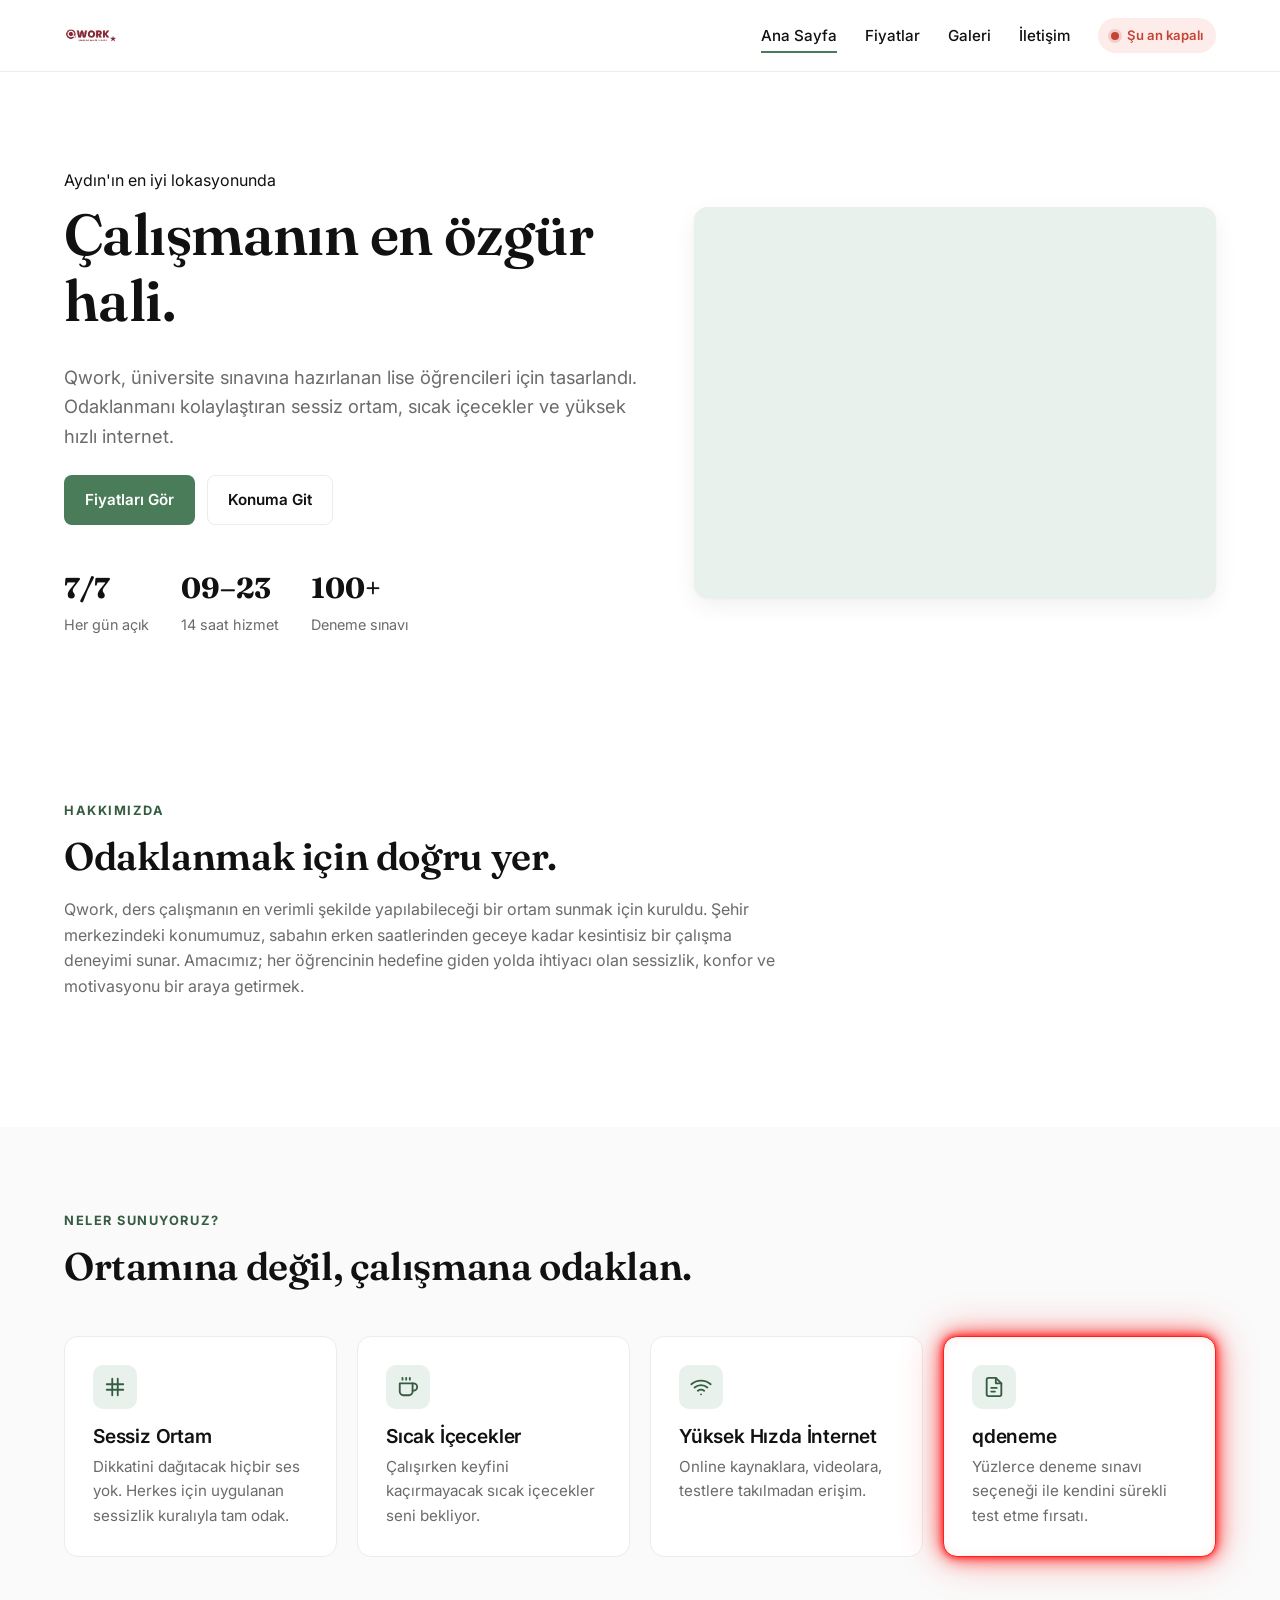
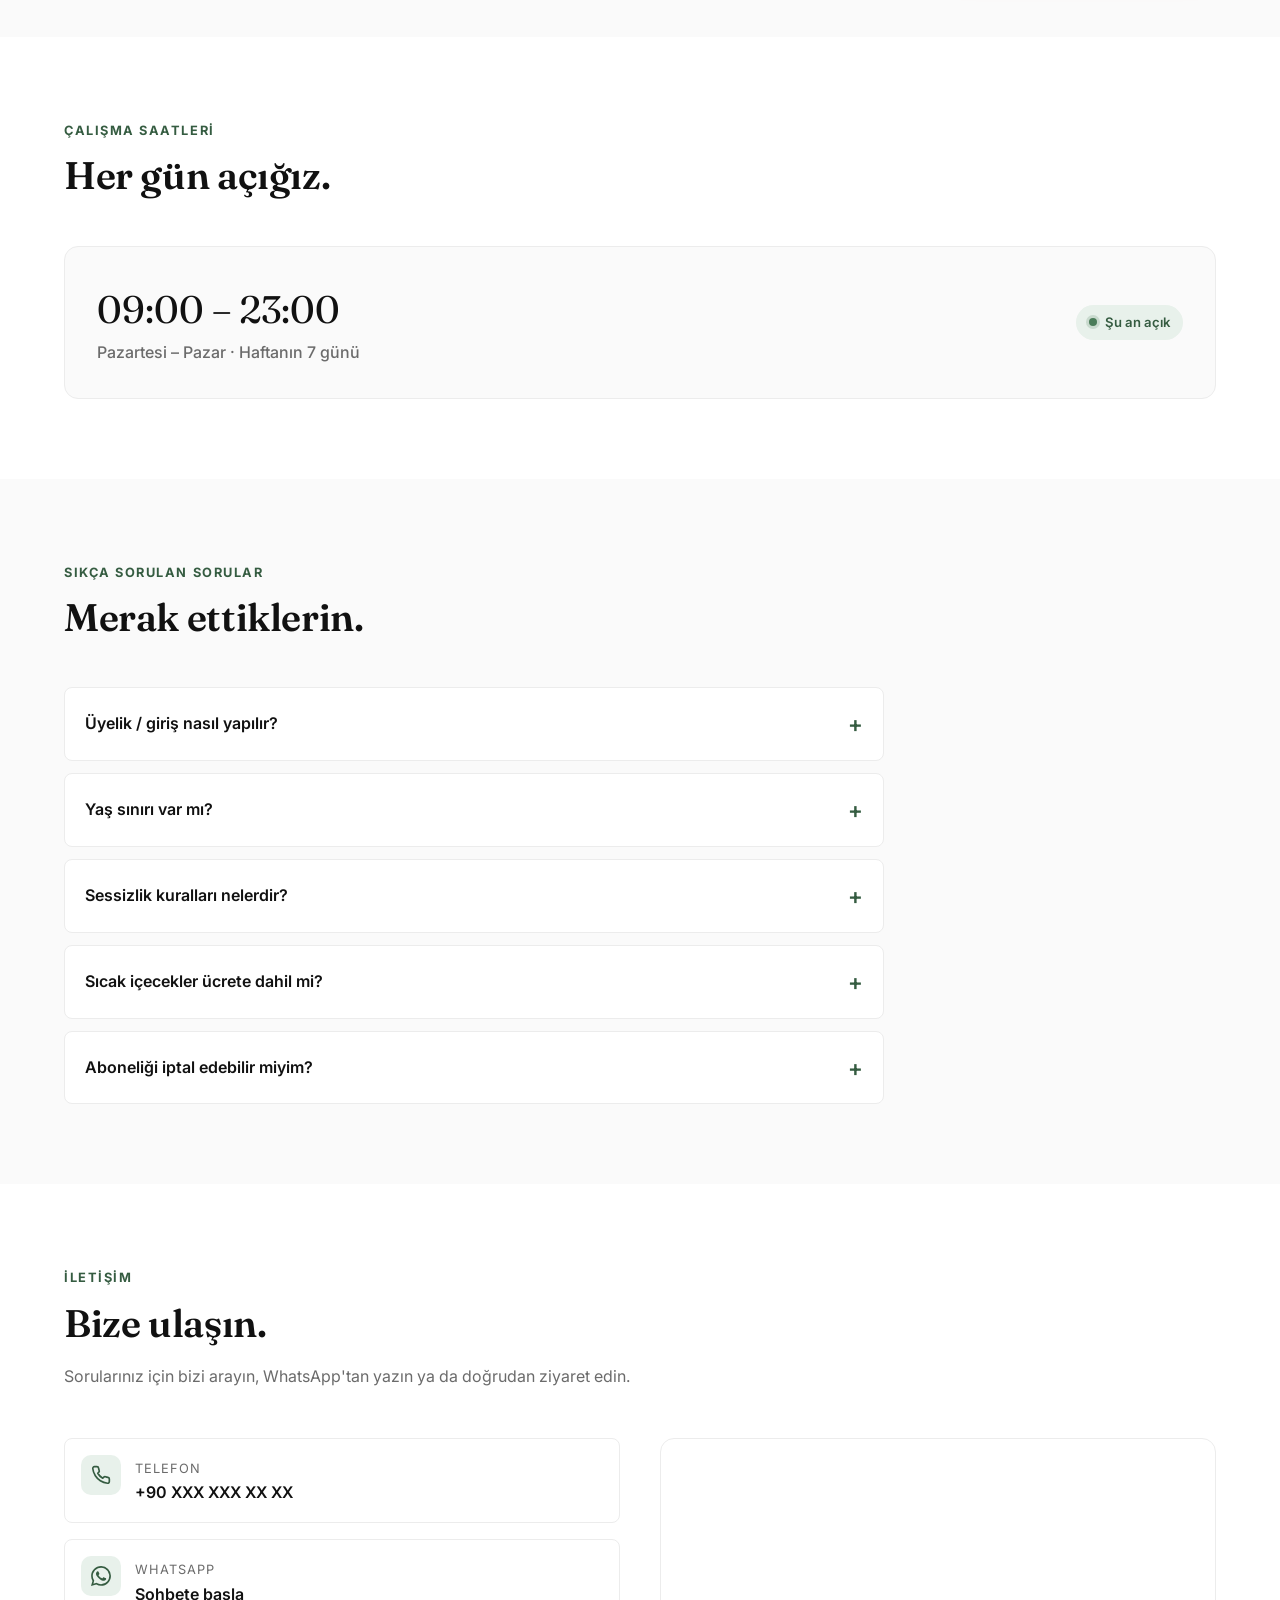
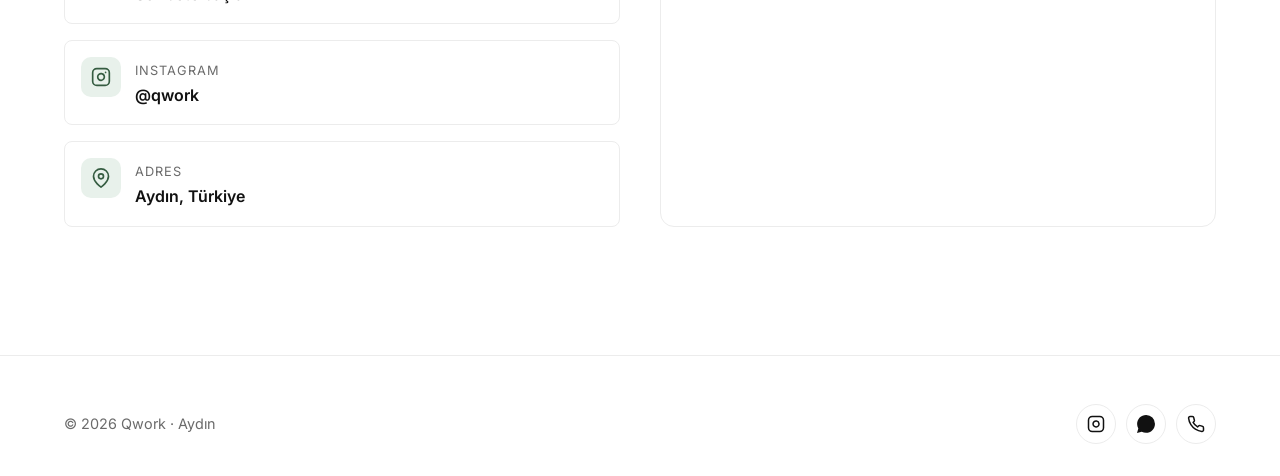
==== commit 7a80040c: "Nav: Qwork yazısı kaldırıldı, sadece logo gösteriliyor" ====
--- a/index.html
+++ b/index.html
@@ -47,8 +47,7 @@
 <header class="site-header">
   <div class="container nav">
     <a href="index.html" class="brand" aria-label="Qwork ana sayfa">
-      <img src="images/logo.png" alt="" />
-      <span>Qwork</span>
+      <img src="images/logo.png" alt="Qwork" />
     </a>
     <button class="menu-toggle" aria-label="Menü" aria-expanded="false">
       <span></span><span></span><span></span>
--- a/css/style.css
+++ b/css/style.css
@@ -63,7 +63,7 @@
   font-size: 1.35rem; font-weight: 600;
   color: var(--text);
 }
-.brand img { height: 40px; width: auto; }
+.brand img { height: 52px; width: auto; }
 .brand:hover { text-decoration: none; }
 
 .nav-links {
